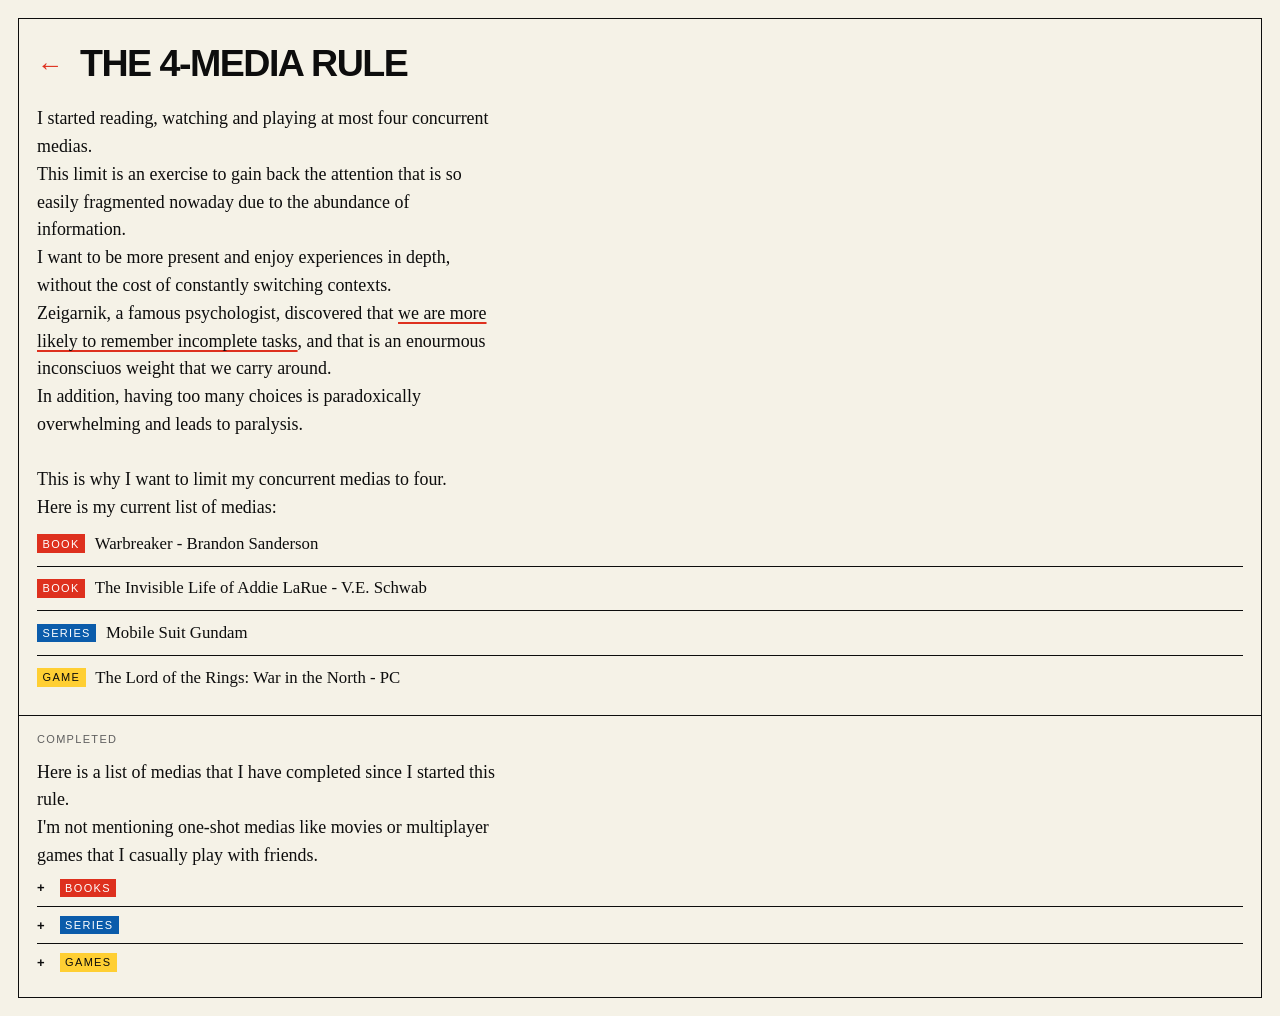
==== 4media.html @ a4d1e948 "Add new book entry for "The Invisible Life of Addie LaRue - V.E. Schwab" in 4media.html" ====
<!DOCTYPE html>
<html lang="en">

<head>
  <meta charset="UTF-8" />
  <meta name="viewport" content="width=device-width, initial-scale=1.0" />
  <title>The 4-Media Rule - Davide Mornatta</title>
  <link rel="stylesheet" href="style.css" />
</head>

<body>

  <div class="board article">

    <section class="cell" id="current">
      <h1><a href="index.html" class="back-link">←</a> The 4-Media Rule</h1>
      <p class="rule-desc">I started reading, watching and playing at most four concurrent medias. <br>
        This limit is an exercise to gain back the attention that is so easily fragmented nowaday due to the abundance
        of
        information. <br>
        I want to be more present and enjoy experiences in depth, without the cost of constantly switching contexts.
        <br>
        Zeigarnik, a famous psychologist, discovered that <a href="https://en.wikipedia.org/wiki/Zeigarnik_effect"
          target="_blank" rel="noopener">we are more likely to remember incomplete tasks</a>, and that is
        an enourmous inconsciuos weight that we carry around. <br>
        In addition, having too many choices is paradoxically overwhelming and leads to paralysis. <br>
        <br>
        This is why I want to limit my concurrent medias to four. <br>
        Here is my current list of medias:
      </p>
      <ul class="media-list current-list">
        <li class="media-item">
          <span class="media-type book">book</span>
          <span class="media-title">Warbreaker - Brandon Sanderson</span>
        </li>
        <li class="media-item">
          <span class="media-type book">book</span>
          <span class="media-title">The Invisible Life of Addie LaRue - V.E. Schwab</span>
        </li>
        <li class="media-item">
          <span class="media-type series">series</span>
          <span class="media-title">Mobile Suit Gundam</span>
        </li>
        <li class="media-item">
          <span class="media-type game">game</span>
          <span class="media-title">The Lord of the Rings: War in the North - PC</span>
        </li>
      </ul>
    </section>

    <section class="cell" id="completed">
      <h2>Completed</h2>
      <p class="rule-desc">Here is a list of medias that I have completed since I started this rule. <br>
        I'm not mentioning one-shot medias like movies or multiplayer games that I casually play with friends.
      </p>

      <details class="completed-cat">
        <summary><h3 class="group-label book">Books</h3></summary>
        <ul class="media-list completed-list">
          <li>
            <details class="completed-item">
              <summary class="completed-meta">
                <span class="media-title">City of Illusions - Ursula K. Le Guin</span>
                <time class="completed-date">2026-07-11</time>
              </summary>
              <p class="completed-comment">Le Guin has an extraordinary ability to weave emotion into every page,
                exploring the relationship between her characters and the worlds they inhabit with remarkable subtlety.
                City of Illusions follows a man stripped of his memories, searching not only for his past but also for
                his
                place in a world he barely understands.
                The first half unfolds as a quiet journey across an unfamiliar landscape, capturing the vulnerability of
                someone navigating forces he cannot see or comprehend. That lingering sense of uncertainty never leaves
                the reader.
                The second half transforms into a psychological maze of revelations and deception. Every new discovery
                forces both the protagonist and the reader to question what is real, blurring the line between truth and
                illusion until certainty becomes almost impossible.
                I finished the novel feeling as disoriented as its protagonist, and that's exactly what makes it so
                memorable.
              </p>
            </details>
          </li>
          <li>
            <details class="completed-item">
              <summary class="completed-meta">
                <span class="media-title">The Unbearable Lightness of Being - Milan Kundera</span>
                <time class="completed-date">2026-08-18</time>
              </summary>
              <p class="completed-comment">I often feel disconnected from books that lean heavily on philosophical
                underpinnings and pause the plot in favor of theoretical musings. The Unbearable Lightness of Being is
                one of them. Set during the Russian occupation of Czechoslovakia, the story follows four characters and
                their complicated love lives, defined by various forms of betrayal. Through them, the book challenges
                the concept of eternal recurrence and explores the 'lightness of being', the idea that everything in
                life occurs only once.
                While the dynamics between the characters were intriguingly toxic and compelling, I couldn't fully enjoy
                the constant digressions on abstract concepts, such as the nature of kitsch. The narrative also drags
                when focusing on the military occupation, and I was on the verge of DNFing it several times. Ultimately,
                it was an overrated read for my taste, though I can see why it resonates so strongly with others.
              </p>
            </details>
          </li>
        </ul>
      </details>

      <details class="completed-cat">
        <summary><h3 class="group-label series">Series</h3></summary>
        <ul class="media-list completed-list">
          <li>
            <details class="completed-item">
              <summary class="completed-meta">
                <span class="media-title">Berlin and the Lady With an Ermine - Netflix</span>
                <time class="completed-date">2026-06-09</time>
              </summary>
              <p class="completed-comment">Emotional and intriguing like every other "La casa de papel" series.
                Berlin is truly a charming character, and the story is well-told. The other characters are less
                interesting,
                and the love plots are predictable and less deep than the main series, but it's still a good watch.
              </p>
            </details>
          </li>
          <li>
            <details class="completed-item">
              <summary class="completed-meta">
                <span class="media-title">Due Spicci - Netflix</span>
                <time class="completed-date">2026-06-25</time>
              </summary>
              <p class="completed-comment">Zerocalcare always manages to concretely explain feelings that we all
                experience but can't always put into words.
                This series (and the previous ones) will make you cry and destroy you with a lot of emotions.
                It's a good series to watch if you want to feel something and understand yourself better.
              </p>
            </details>
          </li>
          <li>
            <details class="completed-item">
              <summary class="completed-meta">
                <span class="media-title">Mobile Suit Gundam: The Origin </span>
                <time class="completed-date">2026-07-09</time>
              </summary>
              <p class="completed-comment">I always wanted to explore the Gundam world, and this is most certainly a
                perfect place to start.
                The show thoroughly and realistically explains the cruelty and moral ambiguity of war, where each
                faction
                has its own understandable reasons to fight and to feel righteous.
                Each episode expands the world in a meaningful way, and the overall aesthetic of the show is impeccable
                (and satisfying if you love mechs)
                I will for sure continue digging into the franchise.
              </p>
            </details>
          </li>
          <li>
            <details class="completed-item">
              <summary class="completed-meta">
                <span class="media-title">Off Campus</span>
                <time class="completed-date">2026-08-18</time>
              </summary>
              <p class="completed-comment">Watched it with my girlfriend, and now I understand the hype. It mixes the
                classic enemy to lovers scenario with deep relatable emotions that people often overlook in this genre.
                It
                made me almost shed a tear sometimes :(
                One of the aspects that stood out to me is the use of music, good choice of songs and very precisely
                woven
                into the plot.
              </p>
            </details>
          </li>
        </ul>
      </details>

      <details class="completed-cat">
        <summary><h3 class="group-label game">Games</h3></summary>
        <ul class="media-list completed-list">
          <li>
            <details class="completed-item">
              <summary class="completed-meta">
                <span class="media-title">TOEM - Nintendo Switch</span>
                <time class="completed-date">2026-05-12</time>
              </summary>
              <p class="completed-comment">A very unique photo adventure. You can feel the heart that the developers put
                into
                the details. A lot of stuff to discover and a lot of life around you.</p>
            </details>
          </li>
          <li>
            <details class="completed-item">
              <summary class="completed-meta">
                <span class="media-title">Electrician Simulator - PC</span>
                <time class="completed-date">2026-05-24</time>
              </summary>
              <p class="completed-comment">Unexpectly detailed, a short game that can also teach you about some practical
                home maintenance.
                The only problem is the repetitive nature of the game. Connecting wall plugs is fun at first, but after
                a
                while it becomes a chore.
              </p>
            </details>
          </li>
          <li>
            <details class="completed-item">
              <summary class="completed-meta">
                <span class="media-title">Kirby Star Allies - Nintendo Switch</span>
                <time class="completed-date">2026-06-02</time>
              </summary>
              <p class="completed-comment">Being a Kirby fan, I really enjoyed this game. It makes a clever use of the
                powers, more than some other entries in the series.
                On the short side, but the gameplay is fun and the level design is interesting.
              </p>
            </details>
          </li>
          <li>
            <details class="completed-item">
              <summary class="completed-meta">
                <span class="media-title">Super Mario Galaxy - Nintendo Switch</span>
                <time class="completed-date">2026-06-28</time>
              </summary>
              <p class="completed-comment">My favorite Mario game. The level design is always new and interesting and it
                will never get old.
                Each galaxy is a different experience and has its own story and charm. It is amazing how after all this
                time, it still makes you feel like a kid exploring new worlds.
              </p>
            </details>
          </li>
          <li>
            <details class="completed-item">
              <summary class="completed-meta">
                <span class="media-title">Sleeping Dogs - PC</span>
                <time class="completed-date">2026-08-17</time>
              </summary>
              <p class="completed-comment">Sleeping Dogs is a charming "GTA"-style open world that manages to retain its
                own vibe even 14 years later. The map is exactly the right size to explore without being bored by the
                surroundings, with small mechanics that keep wandering engaging, like missions scattered everywhere or
                collectibles that do not feel like a chore to complete. Story-wise, the plot is straightforward and
                predictable but that does not stop it from being compelling and emotional. The DLCs add small differences
                in the combat but fall short due to a lack of content variety.
              </p>
            </details>
          </li>
          <li class="completed-item">
            <span class="completed-meta">
              <span class="media-title">Caravan SandWitch - PC</span>
              <time class="completed-date">2026-08-31</time>
            </span>
          </li>
        </ul>
      </details>

    </section>

  </div>

</body>

</html>
---- style.css ----
/* Board on cream paper: grotesk for structure, Georgia for reading. */
:root {
  color-scheme: only light;
  --grotesk: "Helvetica Neue", Helvetica, Roboto, ui-sans-serif, system-ui, Arial, sans-serif;
  --serif: Georgia, "Times New Roman", serif;
  --mono: ui-monospace, "SF Mono", SFMono-Regular, Menlo, Consolas, monospace;
  --ground: #f5f2e7;
  --ink: #0d0d0d;
  --muted: #5f5f5f;
  --accent: #de301e;
  --blue: #0b5cab;
  --yellow: #ffcf33;
  --rule: 1px;
  --pad: 16px 18px;
}

*,
*::before,
*::after {
  box-sizing: border-box;
  margin: 0;
  padding: 0;
}

html {
  -webkit-text-size-adjust: 100%;
  -moz-text-size-adjust: 100%;
  text-size-adjust: 100%;
}

body {
  margin: 0;
  background: var(--ground);
  color: var(--ink);
  font: 400 17px/1.55 var(--serif);
  -webkit-font-smoothing: antialiased;
}

:focus-visible {
  outline: 3px solid var(--accent);
  outline-offset: 2px;
}

b {
  font-weight: 700;
}

/* one link rule: ink, accent as the underline */
a {
  color: inherit;
  text-decoration: underline;
  text-decoration-color: var(--accent);
  text-decoration-thickness: 1.5px;
  text-underline-offset: 3px;
  text-decoration-skip-ink: none;
}

a:hover,
a:focus-visible {
  color: var(--accent);
}

/* ---------------------------------------------------------------- the board */

.board {
  display: grid;
  grid-template-columns: repeat(12, 1fr);
  border: var(--rule) solid var(--ink);
  margin: 18px;
}

.cell {
  border-bottom: var(--rule) solid var(--ink);
  padding: var(--pad);
  min-width: 0;
  min-height: 0;
}

.board>.cell:last-child {
  border-bottom: 0;
}

.cell.head {
  grid-column: span 5;
  display: flex;
  flex-direction: column;
  justify-content: center;
}

.cell.fig {
  grid-column: span 7;
  border-left: var(--rule) solid var(--ink);
  display: flex;
  flex-direction: column;
  justify-content: center;
}

.cell.say {
  grid-column: span 5;
}

.cell.chart {
  grid-column: span 7;
  border-left: var(--rule) solid var(--ink);
}

.cell.span-12,
.board.article .cell {
  grid-column: 1 / -1;
  border-left: 0;
}

.cell.words {
  grid-column: 1 / span 6;
  border-bottom: 0;
}

.cell.panel {
  grid-column: 7 / span 6;
  border-left: var(--rule) solid var(--ink);
  border-bottom: 0;
}

.label,
.completed-date,
.result-famous-label {
  font: 500 11px/1.3 var(--grotesk);
  letter-spacing: 0.12em;
  text-transform: uppercase;
  color: var(--muted);
}

/* ---------------------------------------------------------------- type */

h1 {
  margin: 0;
  font: 700 clamp(1.45rem, 3.1vw, 2.35rem)/1.5 var(--grotesk);
  letter-spacing: -0.04em;
  text-transform: uppercase;
}

h1 em {
  font-style: normal;
  background: var(--accent);
  color: #fff;
  padding: 0 0.12em;
}

h2 {
  font: 500 11px/1.3 var(--grotesk);
  letter-spacing: 0.12em;
  text-transform: uppercase;
  color: var(--muted);
  margin: 0 0 12px;
}

.lede,
.subtitle {
  margin: 0 0 8px;
  font: 500 clamp(1rem, 1.55vw, 1.2rem)/1.35 var(--grotesk);
  letter-spacing: -0.02em;
}

.standfirst,
.me,
.rule-desc {
  margin: 0;
  max-width: 52ch;
  font: 400 clamp(1.05rem, 1.4vw, 1.15rem)/1.55 var(--serif);
}

.lede:last-child,
.subtitle:last-child {
  margin-bottom: 0;
}

.lede b {
  color: var(--accent);
  font-weight: 700;
}

/* ---------------------------------------------------------------- stats (Bauhaus primaries) */

.stats {
  display: grid;
  grid-template-columns: repeat(3, 1fr);
  gap: 12px;
  margin-top: 14px;
}

.stat {
  text-decoration: none;
  color: inherit;
}

.stat:hover,
.stat:focus-visible {
  color: inherit;
}

.stat:hover b,
.stat:focus-visible b {
  color: var(--accent);
}

.stat b {
  display: block;
  font: 700 clamp(1.05rem, 2vw, 1.6rem)/1 var(--grotesk);
  letter-spacing: -0.04em;
}

.stat .label {
  display: block;
  margin-top: 6px;
}

.stat i {
  display: block;
  width: 100%;
  height: 6px;
  margin-bottom: 8px;
}

.stat:nth-child(1) i {
  background: var(--accent);
}

.stat:nth-child(2) i {
  background: var(--blue);
}

.stat:nth-child(3) i {
  background: var(--yellow);
}

/* ---------------------------------------------------------------- lists */

.care-list,
.media-list,
.result-famous {
  list-style: none;
}

.care-list li {
  padding: 0.55rem 0;
  border-bottom: 1px solid var(--ink);
}

.care-list li:last-child {
  border-bottom: 0;
  padding-bottom: 0;
}

.care-list li:first-child {
  padding-top: 0;
}

hr {
  display: none;
}

/* ---------------------------------------------------------------- back link */

.back-link {
  font-size: 0.7em;
  text-decoration: none;
  margin-right: 0.35em;
  vertical-align: middle;
  color: var(--accent);
}

.back-link:hover {
  color: var(--ink);
}

/* ---------------------------------------------------------------- media */

.media-type,
.group-label {
  display: inline-block;
  font: 500 11px/1.3 var(--grotesk);
  letter-spacing: 0.12em;
  text-transform: uppercase;
  padding: 0.2em 0.5em;
  color: #fff;
  flex-shrink: 0;
  margin: 0;
}

.media-type.book,
.group-label.book {
  background: var(--accent);
}

.media-type.series,
.group-label.series {
  background: var(--blue);
}

.media-type.game,
.group-label.game {
  background: var(--yellow);
  color: var(--ink);
}

.current-list .media-item {
  display: flex;
  align-items: center;
  gap: 0.6rem;
  padding: 0.55rem 0;
  border-bottom: 1px solid var(--ink);
}

.current-list .media-item:last-child {
  border-bottom: none;
}

.media-title {
  font-size: 1.05rem;
}

.completed-cat {
  border-bottom: 1px solid var(--ink);
}

.completed-cat:last-child {
  border-bottom: 0;
}

.completed-cat > summary,
.completed-item > summary {
  cursor: pointer;
  list-style: none;
}

.completed-cat > summary::marker,
.completed-item > summary::marker {
  content: none;
}

.completed-cat > summary::-webkit-details-marker,
.completed-item > summary::-webkit-details-marker {
  display: none;
}

.completed-cat > summary {
  display: flex;
  align-items: center;
  gap: 0.6rem;
  padding: 0.55rem 0;
}

.completed-cat > summary::before,
.completed-item > summary::before {
  content: "+";
  font: 700 13px/1 var(--grotesk);
  flex-shrink: 0;
  width: 1em;
}

.completed-cat[open] > summary::before,
.completed-item[open] > summary::before {
  content: "−";
}

.completed-cat > .completed-list {
  padding: 0 0 0.55rem 1.6em;
}

.completed-list > li {
  padding: 0.55rem 0;
  border-bottom: 1px solid var(--ink);
}

.completed-list > li:last-child {
  border-bottom: none;
}

.completed-meta {
  display: grid;
  grid-template-columns: 1em minmax(0, 1fr) auto;
  column-gap: 0.6rem;
  align-items: baseline;
}

.completed-meta .media-title {
  min-width: 0;
}

.completed-date {
  white-space: nowrap;
}

/* ponytail: empty marker so titles without a review still sit in column 2 */
.completed-list > li.completed-item > .completed-meta::before {
  content: "";
  width: 1em;
}

.completed-comment {
  font-size: 1rem;
  color: var(--muted);
  max-width: 52ch;
  margin: 0.3rem 0 0;
}

/* ---------------------------------------------------------------- article */

.gene-list {
  list-style: none;
  font: 500 0.95rem/1.45 var(--mono);
  margin: 0.75rem 0;
  padding: 8px 12px;
  border-left: var(--rule) solid var(--accent);
}

.tldr {
  margin-top: 1.25rem;
  font-weight: 700;
  color: var(--accent);
}

.ref-list {
  font-size: 1rem;
  color: var(--muted);
  padding-left: 1.25rem;
}

.ref-list li {
  margin-bottom: 0.5rem;
}

/* ---------------------------------------------------------------- quiz */

.quiz-fieldset {
  border: none;
  padding: 0 0 1.25rem;
  margin: 0 0 1.25rem;
  border-bottom: 1px solid var(--ink);
}

.quiz-legend {
  margin-bottom: 0.75rem;
  display: block;
}

.scale-row {
  display: flex;
  align-items: center;
  gap: 0.75rem;
}

.scale-end {
  font: 500 11px/1.3 var(--grotesk);
  letter-spacing: 0.08em;
  text-transform: uppercase;
  color: var(--muted);
  white-space: nowrap;
  min-width: 7rem;
}

.scale-end:last-child {
  text-align: right;
}

.scale-options {
  display: flex;
  gap: 1.25rem;
  align-items: center;
  flex: 1;
  justify-content: center;
}

.scale-dot input[type="radio"] {
  width: 1.25rem;
  height: 1.25rem;
  accent-color: var(--accent);
  cursor: pointer;
}

.quiz-submit {
  display: inline-block;
  margin-top: 0.25rem;
  padding: 0.7em 1.4em;
  background: var(--ink);
  color: var(--ground);
  border: none;
  font: 700 13px/1 var(--grotesk);
  letter-spacing: 0.06em;
  text-transform: uppercase;
  cursor: pointer;
}

.quiz-submit:hover {
  background: var(--accent);
}

.quiz-result {
  margin-top: 1.25rem;
  padding-top: 1.25rem;
  border-top: var(--rule) solid var(--ink);
}

.quiz-result.hidden {
  display: none;
}

.result-type {
  font: 700 clamp(1.8rem, 4vw, 2.6rem)/1 var(--grotesk);
  letter-spacing: -0.04em;
  color: var(--accent);
  margin-bottom: 0.5rem;
}

.result-desc {
  color: var(--muted);
  margin-bottom: 1rem;
}

.result-famous-label {
  margin-bottom: 0.4rem;
}

.result-famous-item {
  font-size: 1rem;
  padding: 0.4rem 0;
  border-bottom: 1px solid var(--ink);
}

.result-famous-item:last-child {
  border-bottom: none;
}

/* ---------------------------------------------------------------- days together */

.together-count {
  font: 700 clamp(1.2rem, 2.4vw, 1.8rem)/1 var(--grotesk);
  letter-spacing: -0.04em;
  margin: 1rem 0;
}

.days-box {
  width: 100%;
  padding: 0.75rem;
  border: var(--rule) solid var(--ink);
  display: flex;
  flex-wrap: wrap;
  gap: 3px;
}

.day-square {
  width: 11px;
  height: 11px;
  background: var(--ink);
  flex-shrink: 0;
}

.day-square.today {
  background: var(--accent);
}

.board.article h1 {
  margin-bottom: 14px;
}

/* ---------------------------------------------------------------- book stack */

.stack-pile {
  display: flex;
  flex-direction: column;
  align-items: center;
  margin: 1.25rem auto 0;
  padding: 0 2.5rem;
  width: fit-content;
  max-width: 100%;
}

.stack-book {
  position: relative;
  width: max-content;
  min-width: 12ch;
  max-width: 28ch;
  padding: 0.4rem 0.9rem;
  margin-top: -1px;
  border: var(--rule) solid var(--ink);
  background: var(--ground);
  text-align: center;
}

.stack-book:first-child {
  margin-top: 0;
}

.stack-book.thick {
  padding-top: 1.15rem;
  padding-bottom: 1.15rem;
}

.stack-title {
  display: block;
  font: 700 0.95rem/1.25 var(--grotesk);
  letter-spacing: -0.02em;
}

.stack-author {
  display: block;
  margin-top: 0.15rem;
  font: 500 11px/1.3 var(--grotesk);
  letter-spacing: 0.12em;
  text-transform: uppercase;
  color: var(--muted);
}

.stack-shelf {
  align-self: stretch;
  height: 6px;
  margin-top: -1px;
  border-top: var(--rule) solid var(--ink);
  background: var(--yellow);
}

/* ---------------------------------------------------------------- stack / phone */

@media (max-width: 1079px) {

  .cell.head,
  .cell.fig,
  .cell.say,
  .cell.chart,
  .cell.words,
  .cell.panel {
    grid-column: span 12;
    grid-row: auto;
    border-left: 0;
  }

  .cell.words {
    border-bottom: var(--rule) solid var(--ink);
  }
}

@media (max-width: 700px) {
  :root {
    --pad: 14px 15px;
  }

  body {
    font-size: 16px;
  }

  .board {
    margin: 10px;
  }

  h1 {
    font-size: clamp(1.35rem, 7.2vw, 2rem);
  }

  .stats {
    grid-template-columns: 1fr;
    gap: 14px;
  }

  .stat b {
    font-size: 1.3rem;
  }

  .scale-end {
    min-width: 0;
  }

  .completed-meta {
    grid-template-columns: 1em minmax(0, 1fr);
  }

  .completed-date {
    grid-column: 2;
    justify-self: end;
  }
}
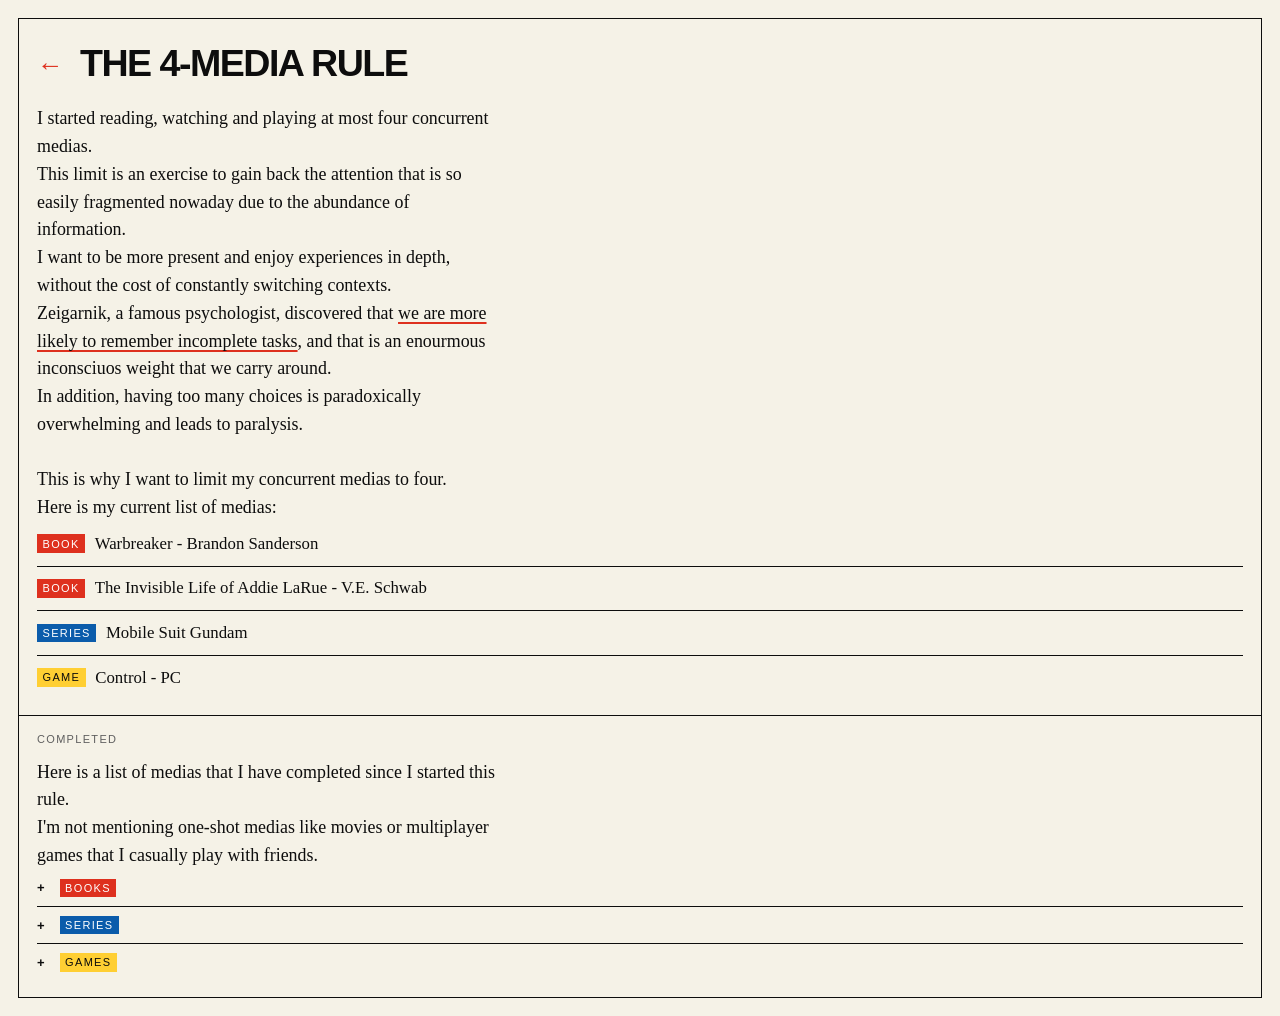
==== commit f0db16ac: "Update media title from "The Lord of the Rings: War in the North - PC" to "Control - PC" and add com" ====
--- a/4media.html
+++ b/4media.html
@@ -43,7 +43,7 @@
         </li>
         <li class="media-item">
           <span class="media-type game">game</span>
-          <span class="media-title">The Lord of the Rings: War in the North - PC</span>
+          <span class="media-title">Control - PC</span>
         </li>
       </ul>
     </section>
@@ -240,6 +240,12 @@
               <time class="completed-date">2026-08-31</time>
             </span>
           </li>
+          <li class="completed-item">
+            <span class="completed-meta">
+              <span class="media-title">The Lord of the Rings: War in the North - PC</span>
+              <time class="completed-date">2026-09-16</time>
+            </span>
+          </li>
         </ul>
       </details>
 
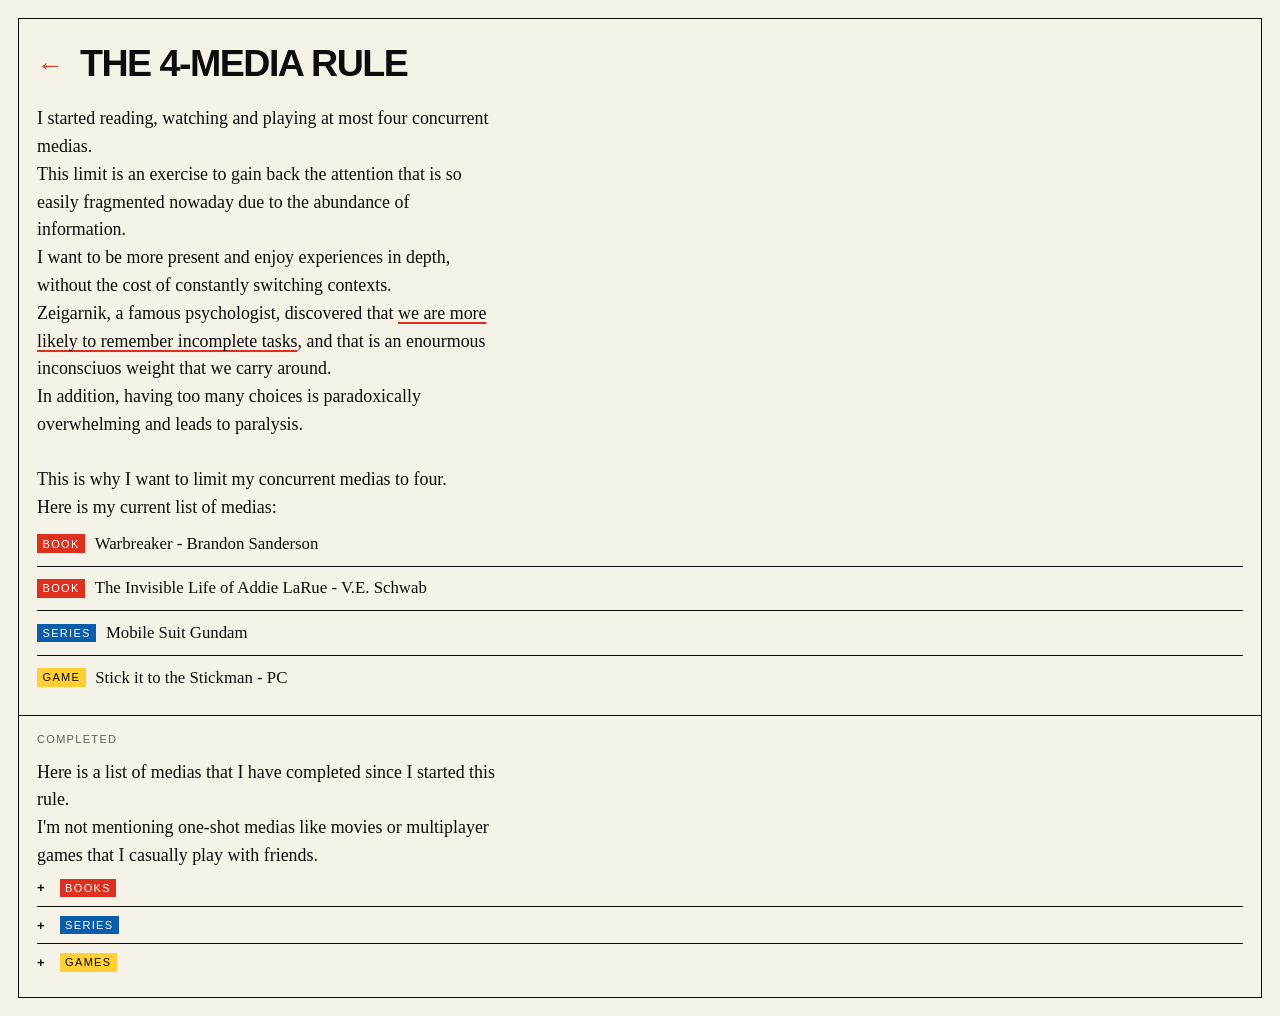
==== commit 4523f457: "Update media title from "Control - PC" to "Stick it to the Stickman - PC" and add completed entry fo" ====
--- a/4media.html
+++ b/4media.html
@@ -43,7 +43,7 @@
         </li>
         <li class="media-item">
           <span class="media-type game">game</span>
-          <span class="media-title">Control - PC</span>
+          <span class="media-title">Stick it to the Stickman - PC</span>
         </li>
       </ul>
     </section>
@@ -246,6 +246,12 @@
               <time class="completed-date">2026-09-16</time>
             </span>
           </li>
+          <li class="completed-item">
+            <span class="completed-meta">
+              <span class="media-title">Control - PC</span>
+              <time class="completed-date">2026-09-27</time>
+            </span>
+          </li>
         </ul>
       </details>
 
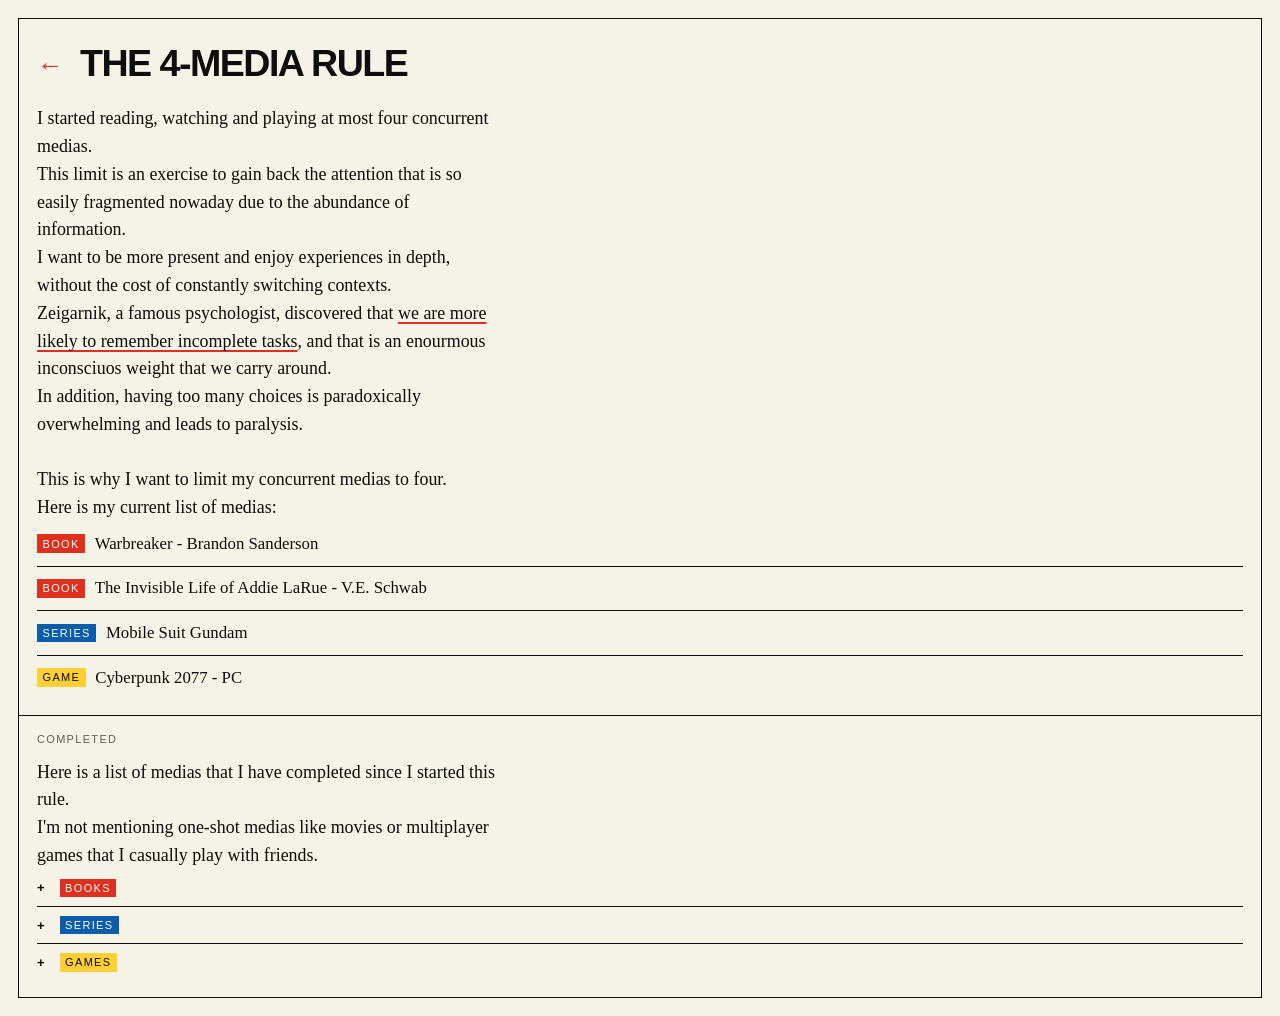
==== commit 93fcaa0c: "Update current game to Cyberpunk 2077 and mark Stick it to the Stickman as completed. Co-authored-by" ====
--- a/4media.html
+++ b/4media.html
@@ -43,7 +43,7 @@
         </li>
         <li class="media-item">
           <span class="media-type game">game</span>
-          <span class="media-title">Stick it to the Stickman - PC</span>
+          <span class="media-title">Cyberpunk 2077 - PC</span>
         </li>
       </ul>
     </section>
@@ -252,6 +252,12 @@
               <time class="completed-date">2026-09-27</time>
             </span>
           </li>
+          <li class="completed-item">
+            <span class="completed-meta">
+              <span class="media-title">Stick it to the Stickman - PC</span>
+              <time class="completed-date">2026-10-06</time>
+            </span>
+          </li>
         </ul>
       </details>
 
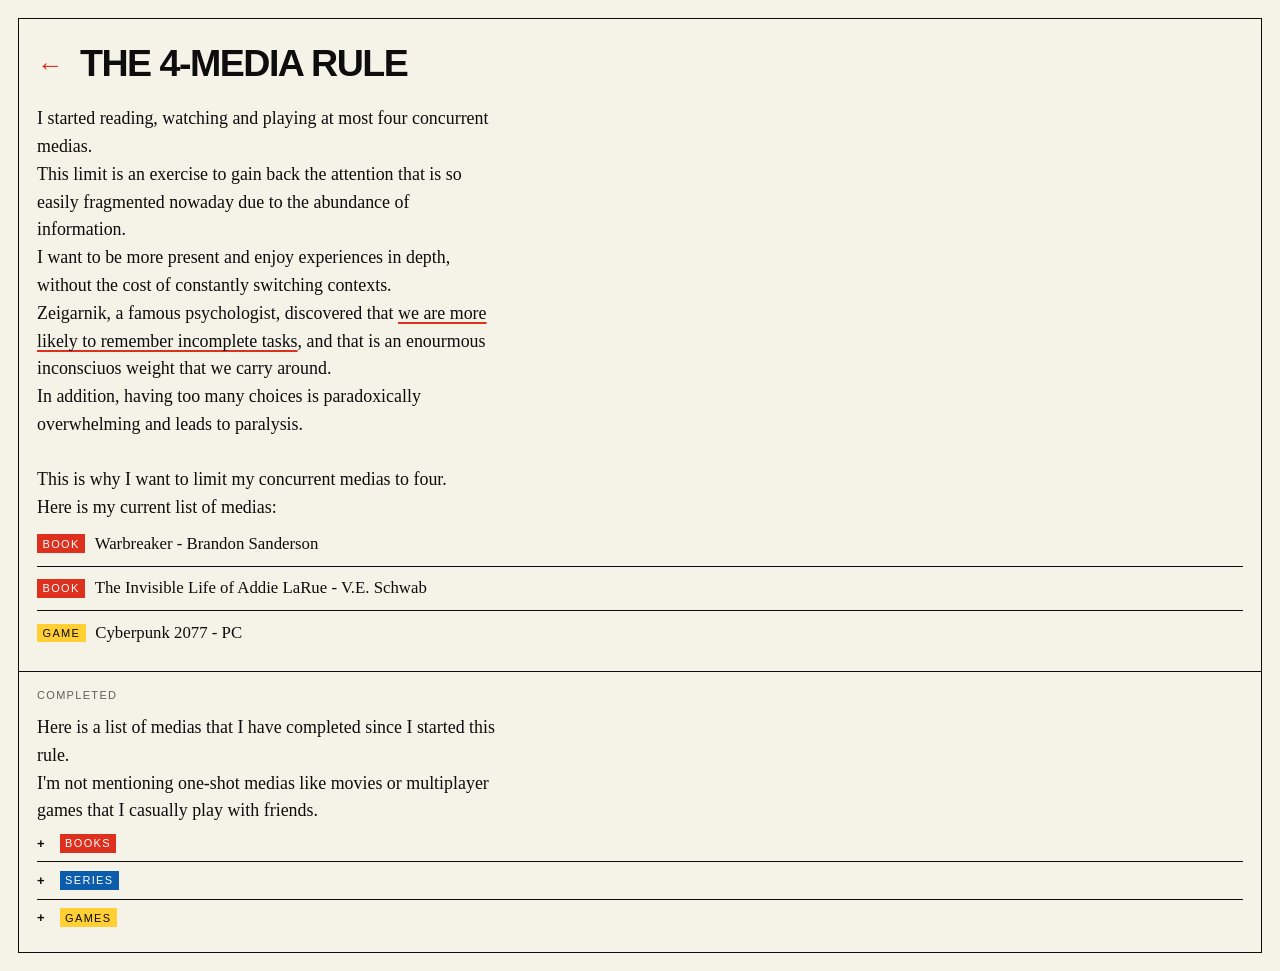
==== commit f40f7aac: "Drop Mobile Suit Gundam from the current list and add the Coached essay. Co-authored-by: Cursor <cur" ====
--- a/4media.html
+++ b/4media.html
@@ -38,10 +38,6 @@
           <span class="media-title">The Invisible Life of Addie LaRue - V.E. Schwab</span>
         </li>
         <li class="media-item">
-          <span class="media-type series">series</span>
-          <span class="media-title">Mobile Suit Gundam</span>
-        </li>
-        <li class="media-item">
           <span class="media-type game">game</span>
           <span class="media-title">Cyberpunk 2077 - PC</span>
         </li>
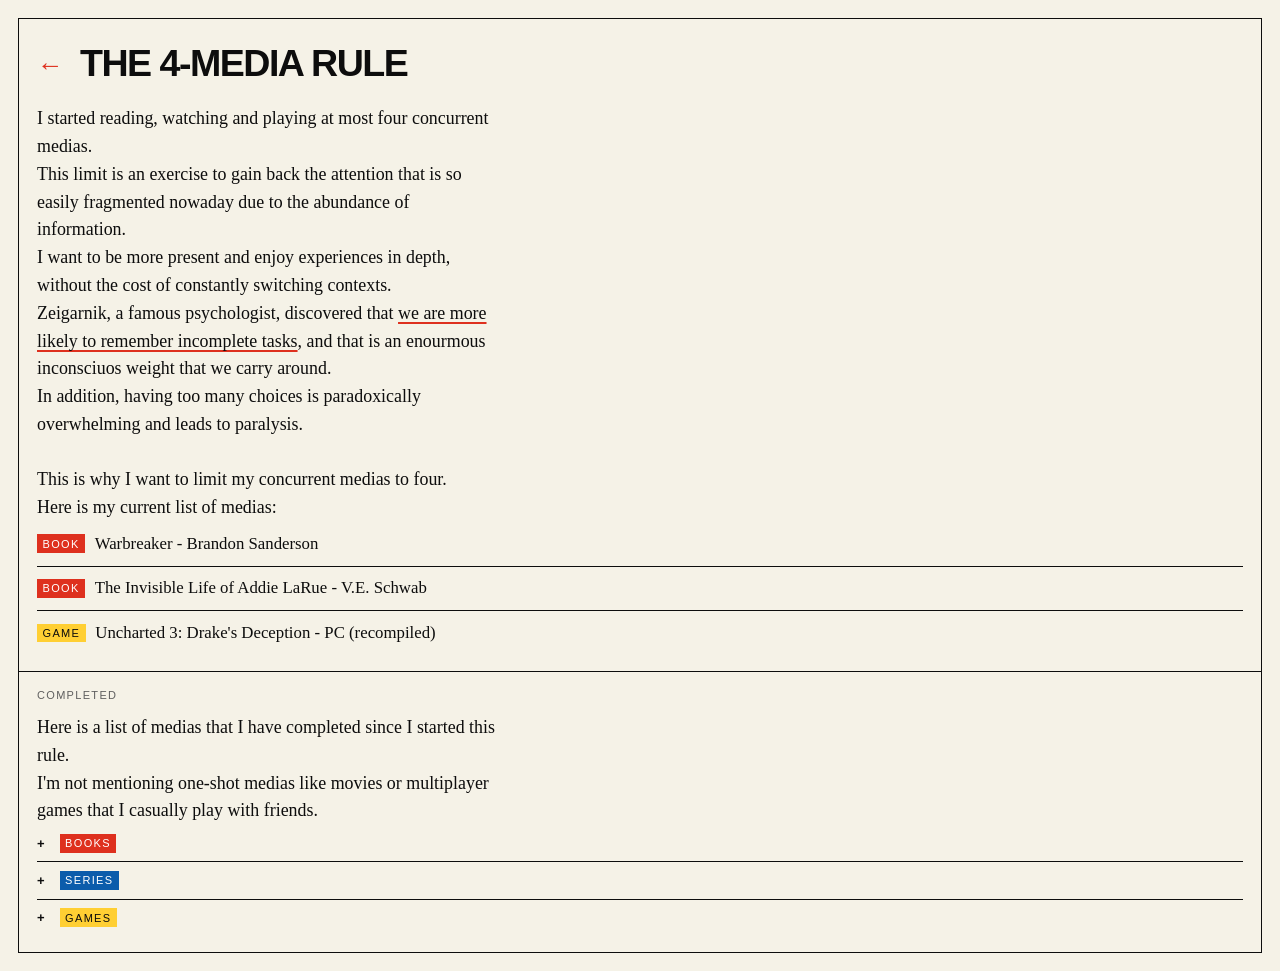
==== commit cec3c9c6: "Bring back the 4-Media Rule page with titles only. Relink it from the home page and drop noindex. Mo" ====
--- a/4media.html
+++ b/4media.html
@@ -39,7 +39,7 @@
         </li>
         <li class="media-item">
           <span class="media-type game">game</span>
-          <span class="media-title">Cyberpunk 2077 - PC</span>
+          <span class="media-title">Uncharted 3: Drake's Deception - PC (recompiled)</span>
         </li>
       </ul>
     </section>
@@ -53,46 +53,17 @@
       <details class="completed-cat">
         <summary><h3 class="group-label book">Books</h3></summary>
         <ul class="media-list completed-list">
-          <li>
-            <details class="completed-item">
-              <summary class="completed-meta">
-                <span class="media-title">City of Illusions - Ursula K. Le Guin</span>
-                <time class="completed-date">2026-07-11</time>
-              </summary>
-              <p class="completed-comment">Le Guin has an extraordinary ability to weave emotion into every page,
-                exploring the relationship between her characters and the worlds they inhabit with remarkable subtlety.
-                City of Illusions follows a man stripped of his memories, searching not only for his past but also for
-                his
-                place in a world he barely understands.
-                The first half unfolds as a quiet journey across an unfamiliar landscape, capturing the vulnerability of
-                someone navigating forces he cannot see or comprehend. That lingering sense of uncertainty never leaves
-                the reader.
-                The second half transforms into a psychological maze of revelations and deception. Every new discovery
-                forces both the protagonist and the reader to question what is real, blurring the line between truth and
-                illusion until certainty becomes almost impossible.
-                I finished the novel feeling as disoriented as its protagonist, and that's exactly what makes it so
-                memorable.
-              </p>
-            </details>
+          <li class="completed-item">
+            <span class="completed-meta">
+              <span class="media-title">City of Illusions - Ursula K. Le Guin</span>
+              <time class="completed-date">2026-07-11</time>
+            </span>
           </li>
-          <li>
-            <details class="completed-item">
-              <summary class="completed-meta">
-                <span class="media-title">The Unbearable Lightness of Being - Milan Kundera</span>
-                <time class="completed-date">2026-08-18</time>
-              </summary>
-              <p class="completed-comment">I often feel disconnected from books that lean heavily on philosophical
-                underpinnings and pause the plot in favor of theoretical musings. The Unbearable Lightness of Being is
-                one of them. Set during the Russian occupation of Czechoslovakia, the story follows four characters and
-                their complicated love lives, defined by various forms of betrayal. Through them, the book challenges
-                the concept of eternal recurrence and explores the 'lightness of being', the idea that everything in
-                life occurs only once.
-                While the dynamics between the characters were intriguingly toxic and compelling, I couldn't fully enjoy
-                the constant digressions on abstract concepts, such as the nature of kitsch. The narrative also drags
-                when focusing on the military occupation, and I was on the verge of DNFing it several times. Ultimately,
-                it was an overrated read for my taste, though I can see why it resonates so strongly with others.
-              </p>
-            </details>
+          <li class="completed-item">
+            <span class="completed-meta">
+              <span class="media-title">The Unbearable Lightness of Being - Milan Kundera</span>
+              <time class="completed-date">2026-08-18</time>
+            </span>
           </li>
         </ul>
       </details>
@@ -100,64 +71,29 @@
       <details class="completed-cat">
         <summary><h3 class="group-label series">Series</h3></summary>
         <ul class="media-list completed-list">
-          <li>
-            <details class="completed-item">
-              <summary class="completed-meta">
-                <span class="media-title">Berlin and the Lady With an Ermine - Netflix</span>
-                <time class="completed-date">2026-06-09</time>
-              </summary>
-              <p class="completed-comment">Emotional and intriguing like every other "La casa de papel" series.
-                Berlin is truly a charming character, and the story is well-told. The other characters are less
-                interesting,
-                and the love plots are predictable and less deep than the main series, but it's still a good watch.
-              </p>
-            </details>
+          <li class="completed-item">
+            <span class="completed-meta">
+              <span class="media-title">Berlin and the Lady With an Ermine - Netflix</span>
+              <time class="completed-date">2026-06-09</time>
+            </span>
           </li>
-          <li>
-            <details class="completed-item">
-              <summary class="completed-meta">
-                <span class="media-title">Due Spicci - Netflix</span>
-                <time class="completed-date">2026-06-25</time>
-              </summary>
-              <p class="completed-comment">Zerocalcare always manages to concretely explain feelings that we all
-                experience but can't always put into words.
-                This series (and the previous ones) will make you cry and destroy you with a lot of emotions.
-                It's a good series to watch if you want to feel something and understand yourself better.
-              </p>
-            </details>
+          <li class="completed-item">
+            <span class="completed-meta">
+              <span class="media-title">Due Spicci - Netflix</span>
+              <time class="completed-date">2026-06-25</time>
+            </span>
           </li>
-          <li>
-            <details class="completed-item">
-              <summary class="completed-meta">
-                <span class="media-title">Mobile Suit Gundam: The Origin </span>
-                <time class="completed-date">2026-07-09</time>
-              </summary>
-              <p class="completed-comment">I always wanted to explore the Gundam world, and this is most certainly a
-                perfect place to start.
-                The show thoroughly and realistically explains the cruelty and moral ambiguity of war, where each
-                faction
-                has its own understandable reasons to fight and to feel righteous.
-                Each episode expands the world in a meaningful way, and the overall aesthetic of the show is impeccable
-                (and satisfying if you love mechs)
-                I will for sure continue digging into the franchise.
-              </p>
-            </details>
+          <li class="completed-item">
+            <span class="completed-meta">
+              <span class="media-title">Mobile Suit Gundam: The Origin </span>
+              <time class="completed-date">2026-07-09</time>
+            </span>
           </li>
-          <li>
-            <details class="completed-item">
-              <summary class="completed-meta">
-                <span class="media-title">Off Campus</span>
-                <time class="completed-date">2026-08-18</time>
-              </summary>
-              <p class="completed-comment">Watched it with my girlfriend, and now I understand the hype. It mixes the
-                classic enemy to lovers scenario with deep relatable emotions that people often overlook in this genre.
-                It
-                made me almost shed a tear sometimes :(
-                One of the aspects that stood out to me is the use of music, good choice of songs and very precisely
-                woven
-                into the plot.
-              </p>
-            </details>
+          <li class="completed-item">
+            <span class="completed-meta">
+              <span class="media-title">Off Campus</span>
+              <time class="completed-date">2026-08-18</time>
+            </span>
           </li>
         </ul>
       </details>
@@ -165,70 +101,35 @@
       <details class="completed-cat">
         <summary><h3 class="group-label game">Games</h3></summary>
         <ul class="media-list completed-list">
-          <li>
-            <details class="completed-item">
-              <summary class="completed-meta">
-                <span class="media-title">TOEM - Nintendo Switch</span>
-                <time class="completed-date">2026-05-12</time>
-              </summary>
-              <p class="completed-comment">A very unique photo adventure. You can feel the heart that the developers put
-                into
-                the details. A lot of stuff to discover and a lot of life around you.</p>
-            </details>
+          <li class="completed-item">
+            <span class="completed-meta">
+              <span class="media-title">TOEM - Nintendo Switch</span>
+              <time class="completed-date">2026-05-12</time>
+            </span>
           </li>
-          <li>
-            <details class="completed-item">
-              <summary class="completed-meta">
-                <span class="media-title">Electrician Simulator - PC</span>
-                <time class="completed-date">2026-05-24</time>
-              </summary>
-              <p class="completed-comment">Unexpectly detailed, a short game that can also teach you about some practical
-                home maintenance.
-                The only problem is the repetitive nature of the game. Connecting wall plugs is fun at first, but after
-                a
-                while it becomes a chore.
-              </p>
-            </details>
+          <li class="completed-item">
+            <span class="completed-meta">
+              <span class="media-title">Electrician Simulator - PC</span>
+              <time class="completed-date">2026-05-24</time>
+            </span>
           </li>
-          <li>
-            <details class="completed-item">
-              <summary class="completed-meta">
-                <span class="media-title">Kirby Star Allies - Nintendo Switch</span>
-                <time class="completed-date">2026-06-02</time>
-              </summary>
-              <p class="completed-comment">Being a Kirby fan, I really enjoyed this game. It makes a clever use of the
-                powers, more than some other entries in the series.
-                On the short side, but the gameplay is fun and the level design is interesting.
-              </p>
-            </details>
+          <li class="completed-item">
+            <span class="completed-meta">
+              <span class="media-title">Kirby Star Allies - Nintendo Switch</span>
+              <time class="completed-date">2026-06-02</time>
+            </span>
           </li>
-          <li>
-            <details class="completed-item">
-              <summary class="completed-meta">
-                <span class="media-title">Super Mario Galaxy - Nintendo Switch</span>
-                <time class="completed-date">2026-06-28</time>
-              </summary>
-              <p class="completed-comment">My favorite Mario game. The level design is always new and interesting and it
-                will never get old.
-                Each galaxy is a different experience and has its own story and charm. It is amazing how after all this
-                time, it still makes you feel like a kid exploring new worlds.
-              </p>
-            </details>
+          <li class="completed-item">
+            <span class="completed-meta">
+              <span class="media-title">Super Mario Galaxy - Nintendo Switch</span>
+              <time class="completed-date">2026-06-28</time>
+            </span>
           </li>
-          <li>
-            <details class="completed-item">
-              <summary class="completed-meta">
-                <span class="media-title">Sleeping Dogs - PC</span>
-                <time class="completed-date">2026-08-17</time>
-              </summary>
-              <p class="completed-comment">Sleeping Dogs is a charming "GTA"-style open world that manages to retain its
-                own vibe even 14 years later. The map is exactly the right size to explore without being bored by the
-                surroundings, with small mechanics that keep wandering engaging, like missions scattered everywhere or
-                collectibles that do not feel like a chore to complete. Story-wise, the plot is straightforward and
-                predictable but that does not stop it from being compelling and emotional. The DLCs add small differences
-                in the combat but fall short due to a lack of content variety.
-              </p>
-            </details>
+          <li class="completed-item">
+            <span class="completed-meta">
+              <span class="media-title">Sleeping Dogs - PC</span>
+              <time class="completed-date">2026-08-17</time>
+            </span>
           </li>
           <li class="completed-item">
             <span class="completed-meta">
@@ -254,6 +155,12 @@
               <time class="completed-date">2026-10-06</time>
             </span>
           </li>
+          <li class="completed-item">
+            <span class="completed-meta">
+              <span class="media-title">Cyberpunk 2077 - PC</span>
+              <time class="completed-date">2026-11-21</time>
+            </span>
+          </li>
         </ul>
       </details>
 
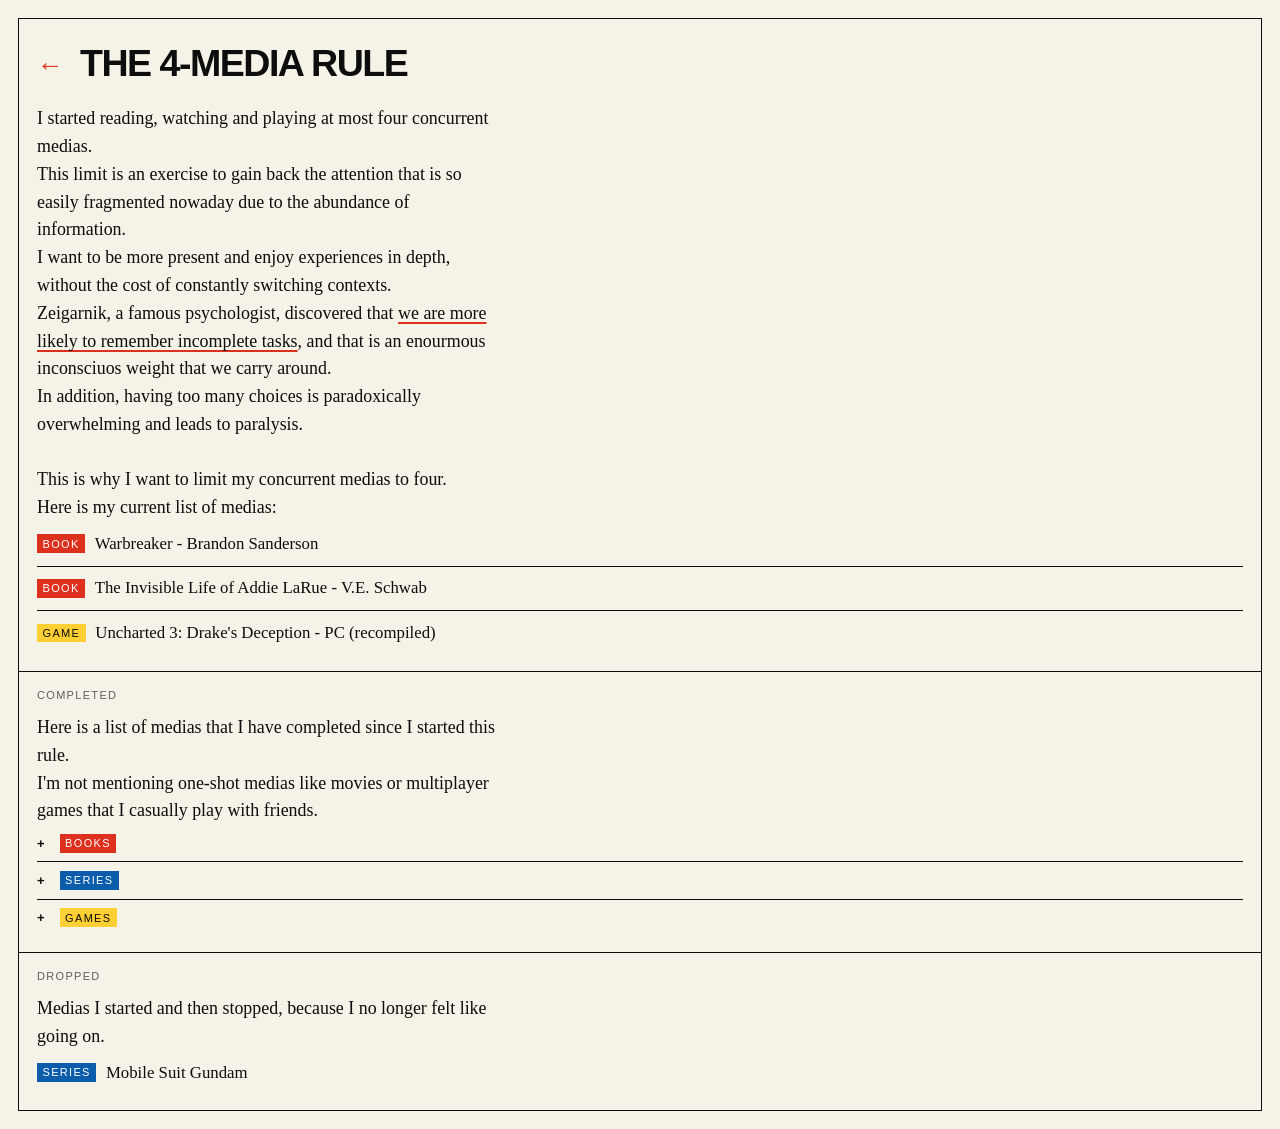
==== commit e5aaa582: "Add a Dropped section to the 4-Media Rule page with Mobile Suit Gundam. Co-Authored-By: Claude Opus " ====
--- a/4media.html
+++ b/4media.html
@@ -166,6 +166,17 @@
 
     </section>
 
+    <section class="cell" id="dropped">
+      <h2>Dropped</h2>
+      <p class="rule-desc">Medias I started and then stopped, because I no longer felt like going on.</p>
+      <ul class="media-list current-list">
+        <li class="media-item">
+          <span class="media-type series">series</span>
+          <span class="media-title">Mobile Suit Gundam</span>
+        </li>
+      </ul>
+    </section>
+
   </div>
 
 </body>
